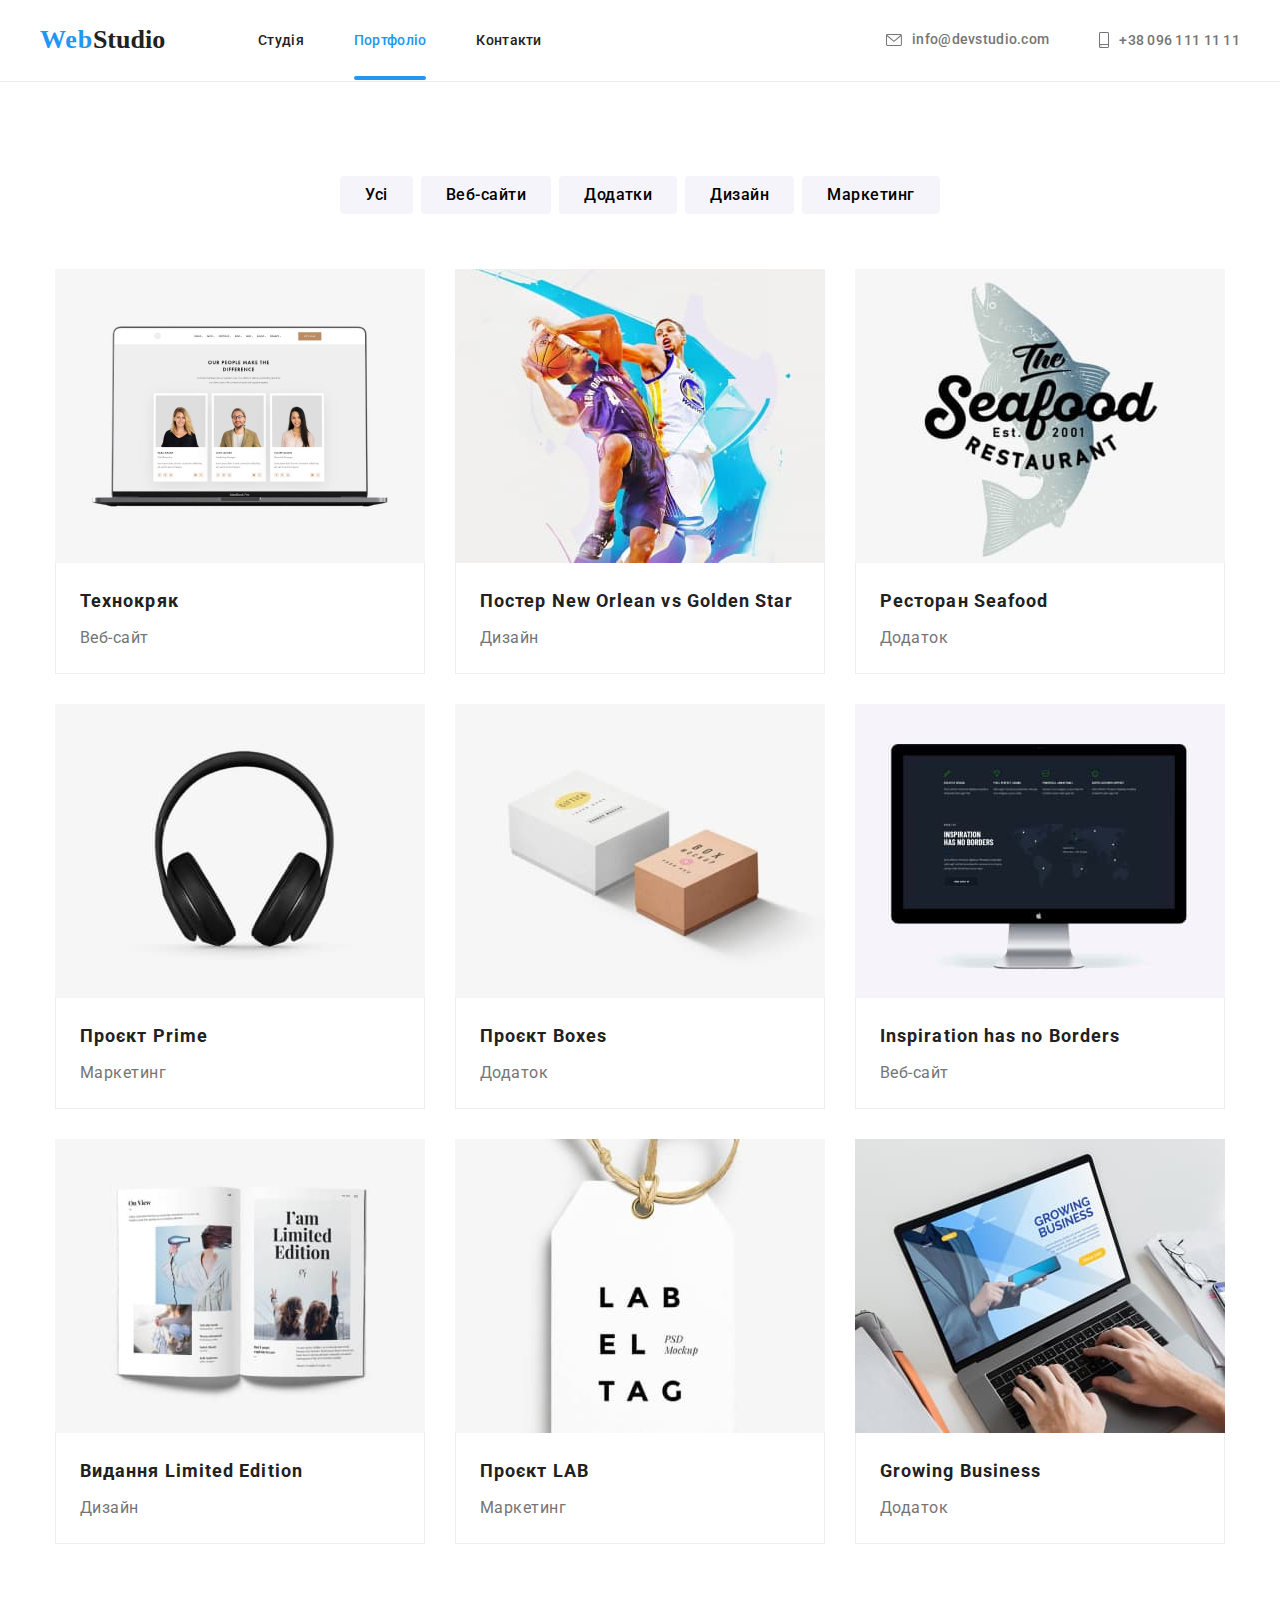
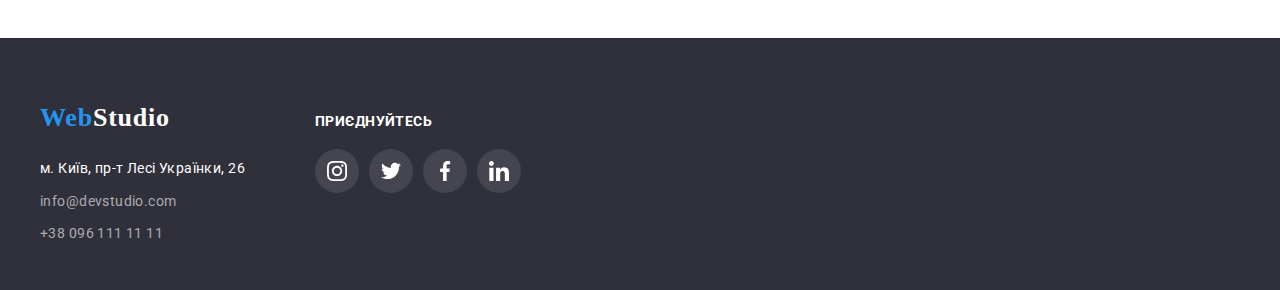
==== portfolio.html @ 62fe0f2a "add modal styles" ====
<!DOCTYPE html>
<html lang="uk">

<head>
    <meta charset="UTF-8">
    <meta http-equiv="X-UA-Compatible" content="IE=edge">
    <meta name="viewport" content="width=device-width, initial-scale=1.0">
    <link rel="preconnect" href="https://fonts.googleapis.com">
    <link href="https://fonts.googleapis.com/css2?family=Roboto:wght@400;500;700;900&display=swap" rel="stylesheet">
    <link href="https://fonts.googleapis.com/css2?family=Raleway:wght@700&display=swap" rel="stylesheet">
    <title>WebStudio</title>
    <link rel="stylesheet" href="https://cdnjs.cloudflare.com/ajax/libs/modern-normalize/1.1.0/modern-normalize.min.css">
    <link rel="stylesheet" href="./css/style.css">
</head>

<body>
<header class="border">
    <div class="container header-nav">
        <a class="logo" href="/">
            <span class="logo-blue" lang="en">Web</span>Studio</a>
        <nav>
            <ul class="navigation">
                <li class="item"><a class="navigation-point" href="index.html">Студія</a></li>
                <li class="item"><a class="navigation-point current" href="#">Портфоліо</a></li>
                <li class="item"><a class="navigation-point" href="">Контакти</a></li>
            </ul>
        </nav>
        <ul class="contact-links">
            <li class="item"><a class="link" href="mailto:info@devstudio.com">
                    <svg width="16px" height="12px">
                        <use href="./images/symbol-defs.svg#icon-envelope"></use>
                    </svg>
                    info@devstudio.com</a></li>
            <li class="item"><a class="link" href="tel:+380961111111">
                    <svg width="10px" height="16px">
                        <use href="./images/symbol-defs.svg#icon-smartphone"></use>
                    </svg>+38 096 111 11 11</a></li>
        </ul>
    </div>
</header>

    <main>
        <div class="background-portfolio">
        <!--Portfolio Section-->
        <section class="section">
            <div class="container ">
                <h1 class="visually-hidden">Приклади проектів</h1>
                <ul class="portfolio-button">
                    <li class="button-list"><button class="button" type="button">Усі</button></li>
                    <li class="button-list"><button class="button" type="button">Веб-сайти</button></li>
                    <li class="button-list"><button class="button" type="button">Додатки</button></li>
                    <li class="button-list"><button class="button" type="button">Дизайн</button></li>
                    <li class="button-list"><button class="button" type="button">Маркетинг</button></li>
                </ul>
    
                <ul class="portfolio-list">
                    <li class="project-list">
                        <a class="project-link" href="">
                        <div class="pr-image">
                            <img class="project-img" src="./images/portfolio1.jpg" alt="Веб-сайт Технокряк" width="370">
                            <div class="overlay">
                                <p>
                                    Ресурс пропонує комплексні пропозиції з різним рівнем функціоналу та сервісів. Все це дозволить відвідувачу
                                    отримати
                                    вичерпні відомості про компанію чи приватну особу.
                                </p>
                            </div>
                        </div>
                        <div class="project">
                            <h2 class="project-name">Технокряк</h2>
                            <p class="project-type">Веб-сайт</p>
                        </div>
                        </a>
                    </li>
                    <li class="project-list">
                       
                        <a class="project-link" href="">
                            <div class="pr-image">
                                <img class="project-img" src="./images/portfolio2.jpg" alt="Постер New Orlean vs Golden Star" width="370">
                                <div class="overlay">
                                    <p>
                                        Ресурс пропонує комплексні пропозиції з різним рівнем функціоналу та сервісів. Все це дозволить відвідувачу
                                        отримати
                                        вичерпні відомості про компанію чи приватну особу.
                                    </p>
                                </div>
                            </div>
                        <div class="project">
                            <h2 class="project-name">Постер New Orlean vs Golden Star</h2>
                            <p class="project-type">Дизайн</p>
                        </div>
                    </a>
                    </li>
                    <li class="project-list">
                        <a class="project-link" href="">
                            <div class="pr-image">
                                <img class="project-img" src="./images/portfolio3.jpg" alt="Додаток Ресторан Seafood" width="370">
                                <div class="overlay">
                                    <p>
                                        Ресурс пропонує комплексні пропозиції з різним рівнем функціоналу та сервісів. Все це дозволить відвідувачу
                                        отримати
                                        вичерпні відомості про компанію чи приватну особу.
                                    </p>
                                </div>
                        </div>
                                <div class="project">
                            <h2 class="project-name">Ресторан Seafood</h2>
                            <p class="project-type">Додаток</p>
                        </div>
                        </a>
                    </li>
                    <li class="project-list">
                        <a class="project-link" href="">
                            <div class="pr-image">
                                <img class="project-img" src="./images/portfolio4.jpg" alt="Маркетинг Проєктy Prime" width="370">
                                <div class="overlay">
                                    <p>
                                        Ресурс пропонує комплексні пропозиції з різним рівнем функціоналу та сервісів. Все це дозволить відвідувачу
                                        отримати
                                        вичерпні відомості про компанію чи приватну особу.
                                    </p>
                                </div>
                                </div>
                                <div class="project">
                            <h2 class="project-name">Проєкт Prime</h2>
                            <p class="project-type">Маркетинг</p>
                        </div>
                        </a>
                    </li>
                    <li class="project-list">
                        <a class="project-link" href="">
                            <div class="pr-image">
                                <img class="project-img" src="./images/portfolio5.jpg" alt="Додаток Проєкт Boxes" width="370">
                                <div class="overlay">
                                    <p>
                                        Ресурс пропонує комплексні пропозиції з різним рівнем функціоналу та сервісів. Все це дозволить відвідувачу
                                        отримати
                                        вичерпні відомості про компанію чи приватну особу.
                                    </p>
                                </div>
                                </div>
                                <div class="project">
                            <h2 class="project-name">Проєкт Boxes</h2>
                            <p class="project-type">Додаток</p>
                        </div>
                        </a>
                    </li>
                    <li class="project-list">
                        <a class="project-link" href="">
                            <div class="pr-image">
                                <img class="project-img" src="./images/portfolio6.jpg" alt="Веб-сайт Inspiration has no Borders" width="370">
                                <div class="overlay">
                                    <p>
                                        Ресурс пропонує комплексні пропозиції з різним рівнем функціоналу та сервісів. Все це дозволить відвідувачу
                                        отримати
                                        вичерпні відомості про компанію чи приватну особу.
                                    </p>
                                </div>
                                </div>
                            <div class="project">
                            <h2 class="project-name">Inspiration has no Borders</h2>
                            <p class="project-type">Веб-сайт</p>
                        </div>
                        </a>
                    </li>
                    <li class="project-list">
                        <a class="project-link" href="">
                            <div class="pr-image">
                                <img class="project-img" src="./images/portfolio7.jpg" alt="Дизайн видання Limited Edition" width="370">
                                <div class="overlay">
                                    <p>
                                        Ресурс пропонує комплексні пропозиції з різним рівнем функціоналу та сервісів. Все це дозволить відвідувачу
                                        отримати
                                        вичерпні відомості про компанію чи приватну особу.
                                    </p>
                                </div>
                            </div>
                        <div class="project">
                            <h2 class="project-name">Видання Limited Edition</h2>
                            <p class="project-type">Дизайн</p>
                        </div>
                        </a>
                    </li>
                    <li class="project-list">
                        <a class="project-link" href="">
                            <div class="pr-image">
                                <img class="project-img" src="./images/portfolio8.jpg" alt="Маркетинг проєкту LAB" width="370">
                                <div class="overlay">
                                    <p>
                                        Ресурс пропонує комплексні пропозиції з різним рівнем функціоналу та сервісів. Все це дозволить відвідувачу
                                        отримати
                                        вичерпні відомості про компанію чи приватну особу.
                                    </p>
                                </div>
                                </div>
                                <div class="project">
                            <h2 class="project-name">Проєкт LAB</h2>
                            <p class="project-type">Маркетинг</p>
                        </div>
                        </a>
                    </li>
                    <li class="project-list">
                        <a class="project-link" href="">
                            <div class="pr-image">
                                <img class="project-img" src="./images/portfolio9.jpg" alt="Додаток Growing Business" width="370">
                                <div class="overlay">
                                    <p>
                                        Ресурс пропонує комплексні пропозиції з різним рівнем функціоналу та сервісів. Все це дозволить відвідувачу
                                        отримати
                                        вичерпні відомості про компанію чи приватну особу.
                                    </p>
                                </div>
                                </div>
                                <div class="project">
                            <h2 class="project-name">Growing Business</h2>
                            <p class="project-type">Додаток</p>
                        </div>
                        </a>
                    </li>
                </ul>
    
            </div>
        
        </section>
        </div>
    </main>
    <!--Footer-->
    <footer>
    
        <div class="container footer-contact">
            <div class="footer-position">
                <div class="contacts">
                    <a class="logo-adress" href="index.html">
                        <span class="logo-blue" lang="en">Web</span><span class="logo-studio">Studio</span></a>
                    <address class="contact-style">
                        <ul class="contact">
                            <li class="contact-list"><a class="contact-adress" href="https://goo.gl/maps/822djosUNqCypsds8"
                                    target="_blank" rel="noreferrer noopener nofollow">м.
                                    Київ, пр-т Лесі Українки, 26</a></li>
                            <li class="contact-list"><a class="contact-mail"
                                    href="mailto:info@devstudio.com">info@devstudio.com</a></li>
                            <li class="contact-list"><a class="contact-phone" href="tel:+380961111111">+38 096 111 11 11</a>
                            </li>
                        </ul>
                    </address>
                </div>
                <div class="subscribe">
                    <h4 class="social-title">приєднуйтесь</h4>
                    <ul class="social">
                        <li class="social-list">
                            <a class="social-a" href="#">
                                <svg class="social-link">
                                    <use href="./images/symbol-defs.svg#icon-instagram"></use>
                                </svg>
                            </a>
                        </li>
                        <li class="social-list">
                            <a class="social-a" href="#">
                                <svg class="social-link">
                                    <use href="./images/symbol-defs.svg#icon-twitter"></use>
                                </svg>
                            </a>
                        </li>
                        <li class="social-list">
                            <a class="social-a" href="#">
                                <svg class="social-link">
                                    <use href="./images/symbol-defs.svg#icon-facebook"></use>
                                </svg>
                            </a>
                        </li>
                        <li class="social-list">
                            <a class="social-a" href="#">
                                <svg class="social-link">
                                    <use href="./images/symbol-defs.svg#icon-linkedin"></use>
                                </svg>
                            </a>
                        </li>
                    </ul>
                </div>
            </div>
        </div>
    </footer>
</body>
---- css/style.css ----
body
{
    font-family: Roboto, sans-serif;
    color:#212121;
    font-size: 14px;
    background-color: #fff;
    line-height: 1.5;
}
h1,h2,h3,h4,h5,h6,p{
    margin-top: 0px;
    margin-bottom: 0px;
}
footer
{
    background-color: #2F303A;
}
address {
    font-style: normal
}
a, .contact
{
text-decoration: none;
}

/*Container*/
.container {
    margin-left: auto;
    margin-right: auto;
    width: 1200px;
    padding-left: 15px;
    padding-right: 15px;
}

.border {
    border-bottom: 1px solid #ECECEC;
}

.section {
    padding-top: 94px;
}
/*Modal*/
.backdrop{
    position: fixed;
    top:0;
    left: 0;
    width: 100%;
    height:100%;
    opacity: 1;
    background-color: rgba(0, 0, 0, 0.2);
    transition: opacity 250ms cubic-bezier(0.4, 0, 0.2, 1);
}
.backdrop.is-hidden{
    opacity:0;
    pointer-events: none;
    visibility: hidden;
}
.backdrop.is-hidden .modal{
    transform: translate(-50%,-50%) scale(0,8);
}
.modal{
    position: absolute;
    min-width: 530px;
    min-height: 580px;
    top: 50%;
    left: 50%;
    transform: translate(-50%,-50%) scale(1);
    background-color: #fff;
    transition: transform 250ms cubic-bezier(0.4, 0, 0.2, 1);
}
.modal-button{
    position: fixed;
    cursor: pointer;
    border: none;
    top: 8px;
    right: 8px;
    background-color: #fff;
}
.modal-img{
    width: 30px;
    height: 30px;
}

.modal-form{
    margin: 40px 40px;
}
.form-title{
    font-weight: 700;
    font-size: 20px;
    text-align: center;
    letter-spacing: 0.03em;
    line-height:1.15;
    margin-bottom: 12px;
}
.form-field{
    display: flex;
    position: relative;
    flex-direction: column;
    margin-bottom:10px;
    
}
.form-icon{
    position: absolute;
    top: 55%;
    left: 12px;
    display: inline-block;
    width: 18px;
    height: 18px;
    fill: currentColor;
    transition: fill 250ms cubic-bezier(0.4, 0, 0.2, 1);
}
.modal-form{
    display: block;
}
.form-input{
    border:none;
    margin-top: 4px;
    padding-left: 42px;
    height: 40px;
    outline: 1px solid rgba(33, 33, 33, 0.2);
    border-radius: 4px;
    transition: outline 250ms cubic-bezier(0.4, 0, 0.2, 1);
}
.form-comment{
    border: none;
    outline: 1px solid rgba(33, 33, 33, 0.2);
    border-radius: 4px;
    transition: outline 250ms cubic-bezier(0.4, 0, 0.2, 1);
}
.form-field:focus-within .form-icon
{
    fill:#2196F3;
}
.form-field:focus-within .form-input{
    outline: 1px solid rgba(33, 150, 243, 1);
}
.form-field:focus-within .form-comment{
outline: 1px solid rgba(33, 150, 243, 1);
}
.form-comment{
    margin-top: 4px;
    padding: 12px 16px;
    height: 120px;
    resize: none;
}
.checkbox-label{
    display: flex;
    align-items: center;
    margin-bottom: 40px;
}
.checkbox-icon{
    width: 16px;
    height: 15px;
    border: 2px solid #212121;
}
.checkbox:checked + .checkbox-icon{
    border:none;
    background-color: #2196F3;
}
.checkbox{
    appearance: none;
    position: absolute;
}
.checkbox-agree{
    margin-left: 8px;
    margin-right: 4px;
}
.form-checkbox a{
    text-decoration: underline;
    color:#2196F3;
}
.button-send{
    display:block;
    background-color: #188CE8;
    font-family: inherit;
    color: #fff;
    font-weight: 700;
    font-size: 16px;
    cursor: pointer;
    border: none;
    line-height: 1.87;
    letter-spacing: 0.06em;
    margin: auto;
    padding: 10px 52px;
    border-radius: 4px;
    transition: box-shadow 250ms cubic-bezier(0.4, 0, 0.2, 1);
        }
.button-send:focus,
.button-send:hover{
    box-shadow: 0px 4px 4px rgba(0, 0, 0, 0.15);
}
/*header*/
.logo
{
    font-family: Ralewey;
    font-weight: 700;
    font-size: 26px;
    color:#212121;
    line-height: 1.19;
}
.logo-adress {
    font-family: Ralewey;
    font-style: normal;
    font-weight: 700;
    font-size: 26px;
    color: #212121
}
.logo-blue
{
    color:#2196F3;
    letter-spacing: 0.03em;
    line-height: 1.19;
}
.logo-studio
{
color:#fff;
letter-spacing: 0.03em;
}
.header-nav{
display: flex;
align-items: center;
padding: 25px 0;
}

.navigation
{
    list-style: none;
    display:flex;
}
.navigation:first-child{
    margin-left: 93px;
}
.navigation-point 
{
    font-weight:500;
    color: #212121;
    line-height: 1.14;
    letter-spacing: 0.02em;
    padding-top: 15px;
    padding-bottom: 32px;

    transition: color 250ms cubic-bezier(0.4, 0, 0.2, 1);
}

.navigation .item + .item,
.contact-links .item + .item{
    margin-left: 50px;
}

.current
{
    position: relative;
    color: #2196F3;
}
.current::after{
    content:"";
    position: absolute;
    bottom: 0;
    display: block;
    width: 100%;
    height: 4px;
    background-color: #2196F3;
    border-radius: 2px;

}
.navigation-point:hover,
.navigation-point:focus
{
color: #2196F3;
}
.navigation,
.contact-links,
.features,
.works,
.team,
.portfolio-button,
.portfolio-list,
.contact
{
    list-style: none;
    margin: 0;
    padding: 0;
}
/*Contact footer*/
.footer-contact{
    padding: 60px 0;
    height: 252px;
    flex-wrap: wrap;
}
.footer-position{
    display: flex;
    align-items: baseline;
}
.contact-style
{
    margin-top: 20px;
}
.contact-links{
    display: flex;
    margin-left: auto;
}
.link{
    padding-top: 5px;
    padding-bottom: 5px;
   gap:10px;
    display: flex;
    align-items: center;
}
.contact-links svg{
    fill:currentColor;
}
.contact-links .link
{
    font-weight:500;
    color: #757575;
    line-height: 1.1;
    letter-spacing: 0.02em;

    transition: color 250ms cubic-bezier(0.4, 0, 0.2, 1), fill 250ms cubic-bezier(0.4, 0, 0.2, 1);
}
.contact-links .link:hover,
.contact-links .link:focus
{
color: #2196F3;
fill:#2196F3;
}
.contact-list:not(:last-child)
{
margin-bottom: 9px;
}
.contact .contact-adress
{
    color:#fff;
    line-height: 1.71;
    font-weight: 400;
    letter-spacing: 0.03em;

    transition: color 250ms cubic-bezier(0.4, 0, 0.2, 1);
}
.contact .contact-mail,
.contact .contact-phone
{
    color: rgba(255,255,255,60%);
    line-height: 1.71;
    font-weight: 400;
    letter-spacing: 0.03em;

    transition: color 250ms cubic-bezier(0.4, 0, 0.2, 1);
}
.contact .contact-adress:hover,
.contact .contact-mail:hover,
.contact .contact-phone:hover
{
color:#2196F3;
}
.contact .contact-adress:focus,
.contact .contact-mail:focus,
.contact .contact-phone:focus
{
    color: #2196F3;
}
.subscribe{
    margin-left: 70px;
    justify-content: center;
    align-items: baseline;
    flex-wrap: wrap;
}
.social-title{
    text-transform: uppercase;
    font-weight: 700;
    line-height: 1.2;
    letter-spacing: 0.03em;
    color: #FFFFFF;

    margin-bottom: 20px;
}
.social {
    padding: 0;
    margin: 0;
    list-style: none;
    display: flex;
    justify-content: center;
}
.social-list {
    display: flex;
    align-items: center;
    justify-content: center;

    cursor: pointer;
}

.social-list:not(:first-child) {
    margin-left: 10px;
}
.social-a{
    display: flex;
    align-items: center;
    justify-content: center;
    background-color: rgba(255, 255, 255, 0.1);
    width: 44px;
    height: 44px;
    border-radius: 50%;

    transition:  background-color 250ms cubic-bezier(0.4, 0, 0.2, 1);
}
.social-a:hover,
.social-a:focus{
    background-color: rgba(33, 150, 243, 1);
}
.social-link{
    fill:#fff;
    width: 20px;
    height: 20px;
}
/*Portfolio*/
.background-portfolio{
    background-color: #fff;
}

.portfolio-button{
    display: flex;
    justify-content: center;
    margin-bottom: 55px;
}
.button-list:not(:first-child){
    margin-left: 8px;
}
.button
{
    font-family: inherit;
    font-size: 16px;
    font-weight: 500;
    cursor:pointer;
    border:none;
    line-height: 1.62;
    letter-spacing: 0.03em;
    text-align: center;
    padding: 6px 25px;
    border-radius: 4px;
    background-color: #F5F4FA;

    transition: background-color 250ms cubic-bezier(0.4, 0, 0.2, 1), color 250ms cubic-bezier(0.4, 0, 0.2, 1), box-shadow 250ms cubic-bezier(0.4, 0, 0.2, 1);
    
}

.button:hover,
.button:focus
{
    background-color:#2196F3;
    color:#fff;
    box-shadow: 0px 3px 1px rgba(0, 0, 0, 0.1), 0px 1px 2px rgba(0, 0, 0, 0.08), 0px 2px 2px rgba(0, 0, 0, 0.12);
}
.portfolio{
    display: flex;
}
.portfolio-list{
    display: flex;
    flex-wrap: wrap;
    gap: 30px;
    padding-bottom: 94px;
}
.project-link:hover .overlay{
    opacity: 1;
}
.project-link:focus .overlay{
    opacity: 1;
}
.project-link{
    position: relative;
    display: block;
    color:#212121;
    transition: box-shadow 250ms cubic-bezier(0.4, 0, 0.2, 1);
}
.project-link:hover,
.project-link:focus{
    cursor: pointer;
    box-shadow: 0px 1px 1px rgba(0, 0, 0, 0.12), 0px 4px 4px rgba(0, 0, 0, 0.06), 1px 4px 6px rgba(0, 0, 0, 0.16);
}

.project{
    padding: 20px 24px;
    border-left: 1px solid #EEEEEE;
    border-right: 1px solid #EEEEEE;
    border-bottom: 1px solid #EEEEEE;
}
.pr-image{
    position: relative;
    overflow: hidden;
    padding: 0;
}
.project-link:hover .overlay,
.project-link:focus .overlay
{
transform: translateY(0);
}
.overlay {
        position: absolute;
        top: 0;
        left: 0;
        width: 100%;
        height: 100%;
        transform: translateY(100%);
        padding: 66px 24px;
        font-weight: 400;
        font-size: 18px;
        line-height: 1.5;
        letter-spacing: 0.03em;
        color: #FFF;
        opacity: 0;
        background: rgba(33, 150, 243, 0.9);
        transition: transform 250ms cubic-bezier(0.4, 0, 0.2, 1), opacity 250ms cubic-bezier(0.4, 0, 0.2, 1);
    }
.project-img
{   display:block;
}
.project-name
{
    font-size: 18px;
    font-weight: 700;
    line-height: 2;
    letter-spacing: 0.06em;
    margin-bottom: 4px;
}
.project-type
{
    color:#757575;
    font-size: 16px;
    font-weight: 400;
    line-height: 1.87;
    letter-spacing: 0.03em;
}
/*Hero*/
.hero{
    /*background-color: #2F303A;*/
    background-image: linear-gradient( to right, rgba(47, 48, 58, 0.4), rgba(47, 48, 58, 0.4)), url("../images/background_hero.jpg");
    background-repeat: no-repeat;
    background-size: cover;
    background-position: center;
    max-width: 1600px;
    margin-left: auto;
    margin-right: auto;
    padding:200px 0;
    text-align: center;
}
.hero-title
{
    justify-content: center;
    color: #fff;
    font-size: 44px;
    font-weight: 900;
    letter-spacing: 0.06em;
    line-height: 1.36;
    text-transform: uppercase;
    margin: 0 auto;
    margin-bottom: 30px;
    width: 696px;  
}
.order 
{
    display: inline-block;
    background-color: #2196F3;
    font-family: inherit;
    color:#fff;
    font-weight: 700;
    font-size: 16px;
    cursor:pointer;
    border:none;
    line-height: 1.87;
    letter-spacing: 0.06em;
    padding: 10px 32px;
    border-radius: 4px;
    box-shadow: 0px 4px 4px rgba(0, 0, 0, 0.15);
}
.order:focus,
.order:hover{
    background-color: #188CE8;
}
/*Features*/
.visually-hidden
{
    position: absolute;
    white-space: nowrap;
    width: 1px;
    height: 1px;
    overflow: hidden;
    border: 0;
    padding: 0;
    clip: rect(0 0 0 0);
    clip-path: inset(50%);
    margin: -1px;
}
.features{
    display:flex;
    padding-bottom: 0px;
}
.features-list{
    flex-basis: calc((100%-90px)/4);
}
.features-list:not(:first-child){
    margin-left: 30px;
}
/*.features-list::before{
    display:block;
    content:"";
    height: 120px;
    background-color: #F5F4FA;
    margin-bottom: 30px;
    background-repeat: no-repeat;
    background-position: center;
}
.icon-antena::before{
    background-image: url("../images/antenna.svg");
}
.icon-clock::before{
    background-image: url("../images/clock.svg");
}
.icon-diagram::before{
    background-image: url("../images/diagram.svg");
}
.icon-astronaut::before{
    background-image: url("../images/astronaut.svg");
}
*/
.icon{
    display: flex;
    justify-content: center;
    align-items: center;
    width: 270px;
    height: 120px;
    background-color: #F5F4FA;
    border-radius: 4px;
    background-repeat: no-repeat;
    background-position: center;
    background-size: auto;
    margin-bottom: 30px;
}

.icon-clock{
    background-image: url("../images/clock.svg");
}
.icon-diagram{
    background-image: url("../images/diagram.svg");
}
.icon-astronaut{
    background-image: url("../images/astronaut.svg");
}
.features-title
{
    text-transform: uppercase;
    font-weight: 700;
    line-height: 1.14;
    letter-spacing: 0.03em;
    padding-bottom: 10px;
}
.features-text
{
    color:#757575;
    font-weight: 400;
    line-height: 1.71;
    letter-spacing: 0.03em;
}
/*Works*/
.works{
    display:flex;
    flex-basis: calc((100%-60px)/3);
    padding-bottom: 94px;
    line-height: 0;
}
.work{
    display: block;
    position: relative;
    padding: 0;
    margin: 0;
}
.work:not(:first-child)
{
    margin-left: 30px;
}

.works-title
{
font-size: 36px;
    font-weight: 700;
    line-height: 1.16;
    letter-spacing: 0.03em;
    text-align: center;
    padding-bottom: 50px;
}
.work-img{
    display: block;
}
.work-title{
    display: flex;
    align-items: center;
    justify-content: center;

    position: absolute;
    bottom: 0px;
    width: 100%;
    height: 70px;
    color:#fff;
    text-transform: uppercase;
    font-weight: 700;
    font-size: 14px;
    line-height: 1.1;
    letter-spacing: 0.03em;
    background: rgba(47, 48, 58, 0.8);
}
/*Team*/
.team-section {
    background-color: #F5F4FA;
}
.team-title {
    font-size: 36px;
    font-weight: 700;
    line-height: 1.16;
    letter-spacing: 0.03em;
    text-align: center;
    padding-bottom: 50px;
}
.team{
    display: flex;
    align-items: center;
    flex-basis: calc((100%-90px)/4);
    padding-bottom: 94px;
}
.team-list:not(:first-child){
    margin-left: 30px;
}
.team-list{
    
    background-color: #fff;
    box-shadow: 0px 1px 3px rgba(0, 0, 0, 0.12), 0px 1px 1px rgba(0, 0, 0, 0.14), 0px 2px 1px rgba(0, 0, 0, 0.2);
    border-radius: 0px 0px 4px 4px;
    
    }
.team-img
{
    display: block;
}
.team-item
{
text-align: center;
padding: 30px 10px;
}
.team-name
{
    font-size: 16px;
    font-weight: 500;
    line-height: 1.18;
    letter-spacing: 0.03em;
    margin-bottom: 10px;
}
.team-position
{
    font-size: 16px;
    font-weight: 400;
    color: #757575;
    line-height: 1.18;
    letter-spacing: 0.03em;
    
}
.team-accounts{
    list-style: none;
    display:flex;
    padding:0;
    margin-top: 16px;
    justify-content: center;
    align-items: center;
}
.account-list:not(:last-child)
{
        margin-right: 10px;
}
.account-list{

    cursor: pointer;
}
.account-link{
    display: flex;
    justify-content: center;
    align-items: center;
    width: 44px;
    height: 44px;
    color: #AFB1B8;
    border: none;
    border-radius: 50%; 

    transition: color 250ms cubic-bezier(0.4, 0, 0.2, 1), background-color 250ms cubic-bezier(0.4, 0, 0.2, 1);
}
.account-link:hover,
.account-link:focus
{
    color:#fff;
    background-color: #2196F3;
}
.account{
    fill:currentColor;
    width: 20px;
    height: 20px;
}

/*Clients*/
.clients-title{
    font-weight: 700;
    font-size: 36px;
    text-align: center;
    padding-bottom: 50px;
}
.clients{
    padding: 0;
    margin: 0;
    list-style: none;
    display: flex;
    align-items: center;
    flex-basis: calc((100%-150px)/6);
    padding-bottom: 94px;
}
.clients-list{
    display: flex;
    align-items: center;
    justify-content: center;
    cursor:pointer;   
}
.clients-list:not(:first-child){
margin-left: 30px;
}
.clients-logo{
    width: 106px;
    height: 60px;
    fill:currentColor;
   
   transition: fill 1500ms cubic-bezier(0.4, 0, 0.2, 1);
}
.clients-logo:hover,
.clients-logo:focus{
    fill:#2196F3;
}
.client-link{
    display: flex;
    align-items: center;
    justify-content: center;
    width: 170px;
    height: 92px;
    padding: 0;
    margin: 0;
    color:#AFB1B8 ;
    border: 1px solid #AFB1B8;
    border-radius: 4px;

    transition: color 250ms cubic-bezier(0.4, 0, 0.2, 1), border 250ms cubic-bezier(0.4, 0, 0.2, 1);
}
.client-link:hover,
.client-link:focus{
color: #2196F3;
border: 1px solid #2196F3;
}
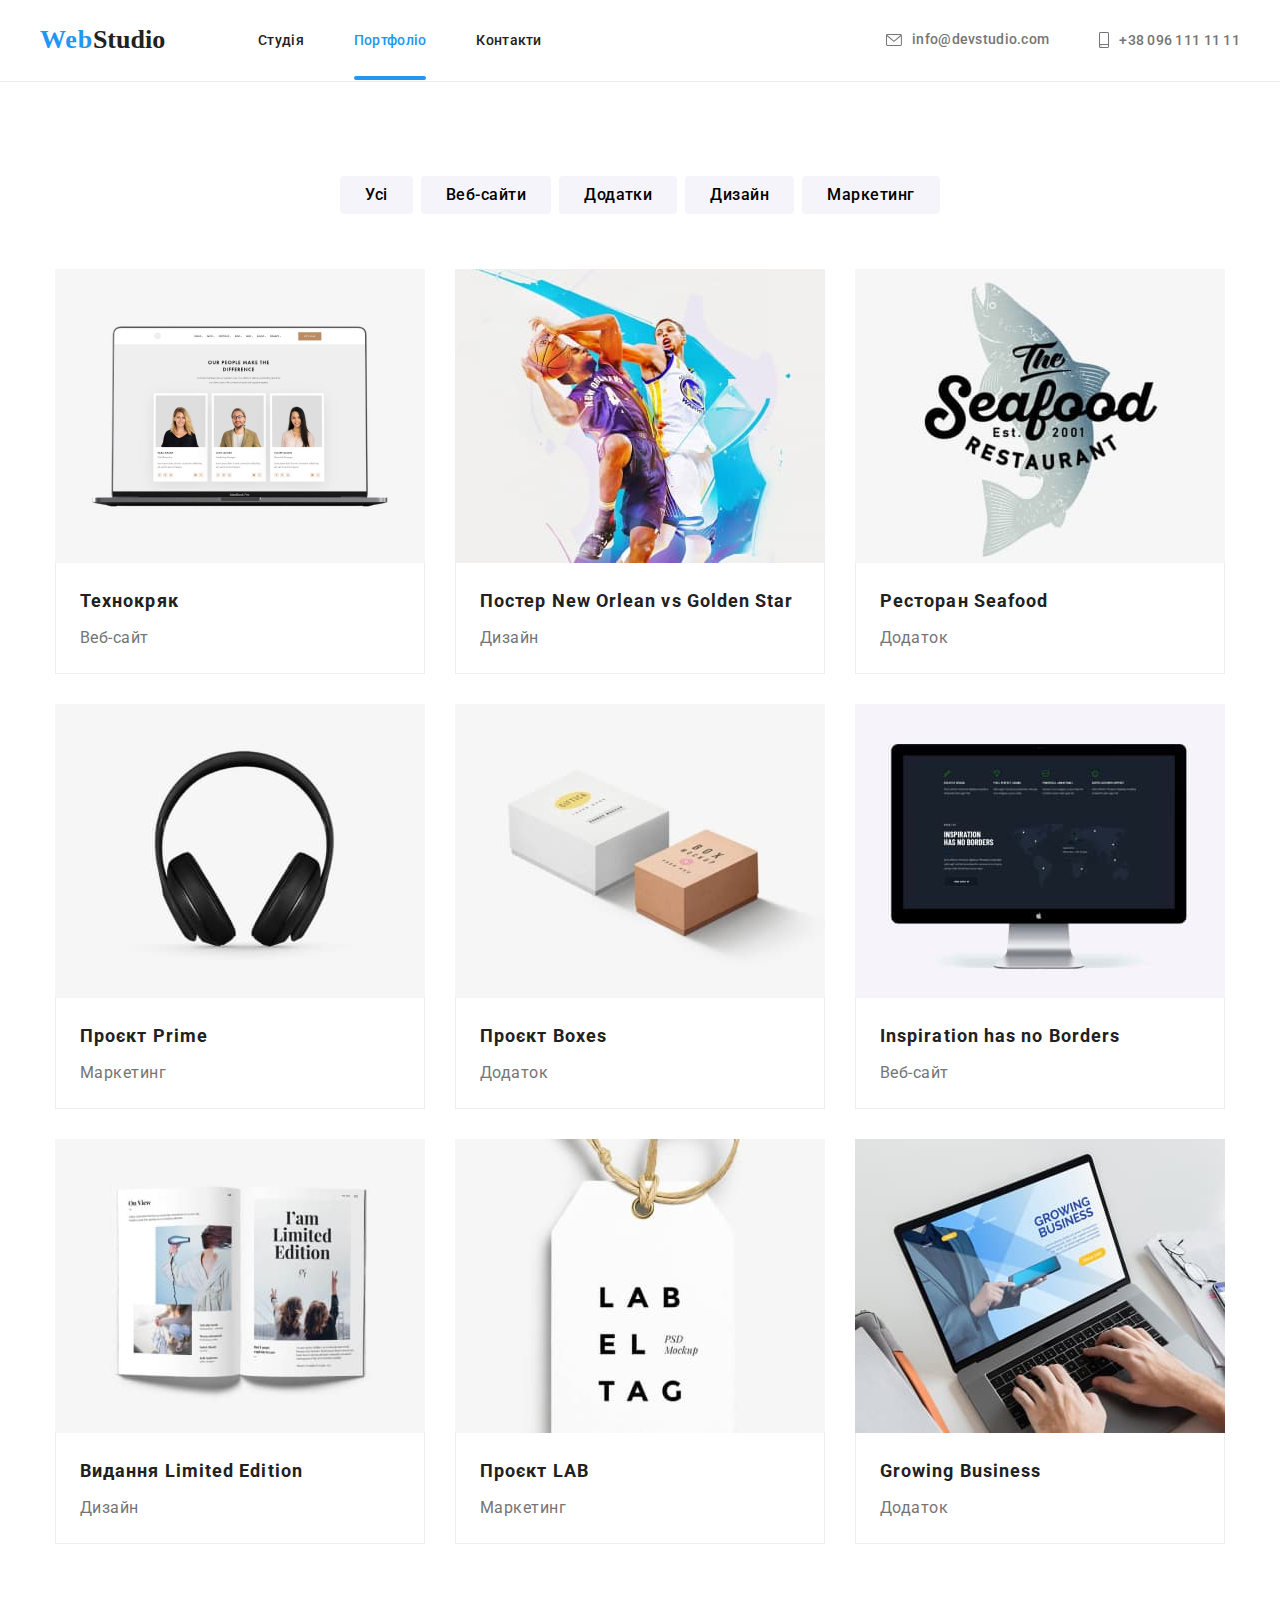
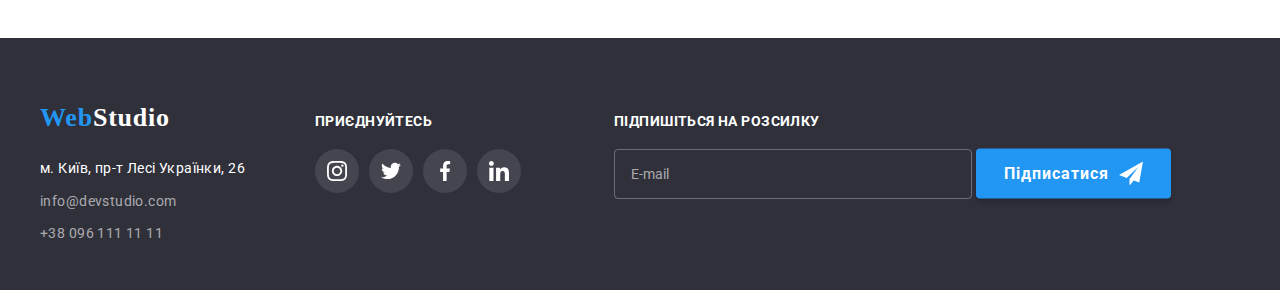
==== commit d6ba8b45: "add form subscribe" ====
--- a/portfolio.html
+++ b/portfolio.html
@@ -277,6 +277,17 @@
                         </li>
                     </ul>
                 </div>
+                <form class="subscribe-form">
+                    <div class="subscribe-email">
+                        <label class="subscribe-label" for="email">Підпишіться на розсилку</label>
+                        <input class="subscribe-input" type="email" name="email" placeholder="E-mail" id="subscribe" required>
+                        <button class="subscribe-button">Підписатися<svg class="button-icon" width="24" height="24">
+                                <use href="./images/symbol-defs.svg#icon-send"></use>
+                            </svg></button>
+                    </div>
+                
+                
+                </form>
             </div>
         </div>
     </footer>
--- a/css/style.css
+++ b/css/style.css
@@ -410,6 +410,65 @@
     fill:#fff;
     width: 20px;
     height: 20px;
+}
+.subscribe-form{
+    width: 570px;
+}
+.subscribe-email{
+    position: relative;
+    display: flex;
+    flex-direction: column;
+    align-items: baseline;
+    margin-left: 93px;
+}
+.subscribe-label{
+    font-weight: 700;
+    font-size: 14px;
+    line-height: 1.15;
+    letter-spacing: 0.03em;
+    text-transform: uppercase;
+    color: #FFF;
+    margin-bottom: 20px;
+}
+.subscribe-input{
+    border: none;
+    padding-left: 16px;
+    height: 50px;
+    width: 358px;
+    border: 1px solid rgba(255, 255, 255, 0.3);
+    border-radius: 4px;
+    background-color: transparent;
+    color:#fff;
+}
+.subscribe-input::placeholder{
+    display: flex;
+    align-items: center;
+    color:rgba(255, 255, 255, 0.6);
+}
+.subscribe-button{
+    display: flex;
+    align-items: center;
+    text-align: center;
+    border: none;
+  margin-left: auto;
+  padding: 10px 28px;
+  background-color: #2196F3;
+box-shadow: 0px 4px 4px rgba(0, 0, 0, 0.15);
+  border-radius: 4px;
+  color: #fff;
+  font-weight: 700;
+  font-size: 16px;
+  line-height: 1.9;
+  letter-spacing: 0.06em;
+  transform: translate(80px, -100%);
+  transform: transform background-color 250ms cubic-bezier(0.4, 0, 0.2, 1);
+}
+.subscribe-button:focus,
+.subscribe-button:hover{
+background-color:#188CE8;
+}
+.button-icon{
+    margin-left: 10px;
 }
 /*Portfolio*/
 .background-portfolio{
